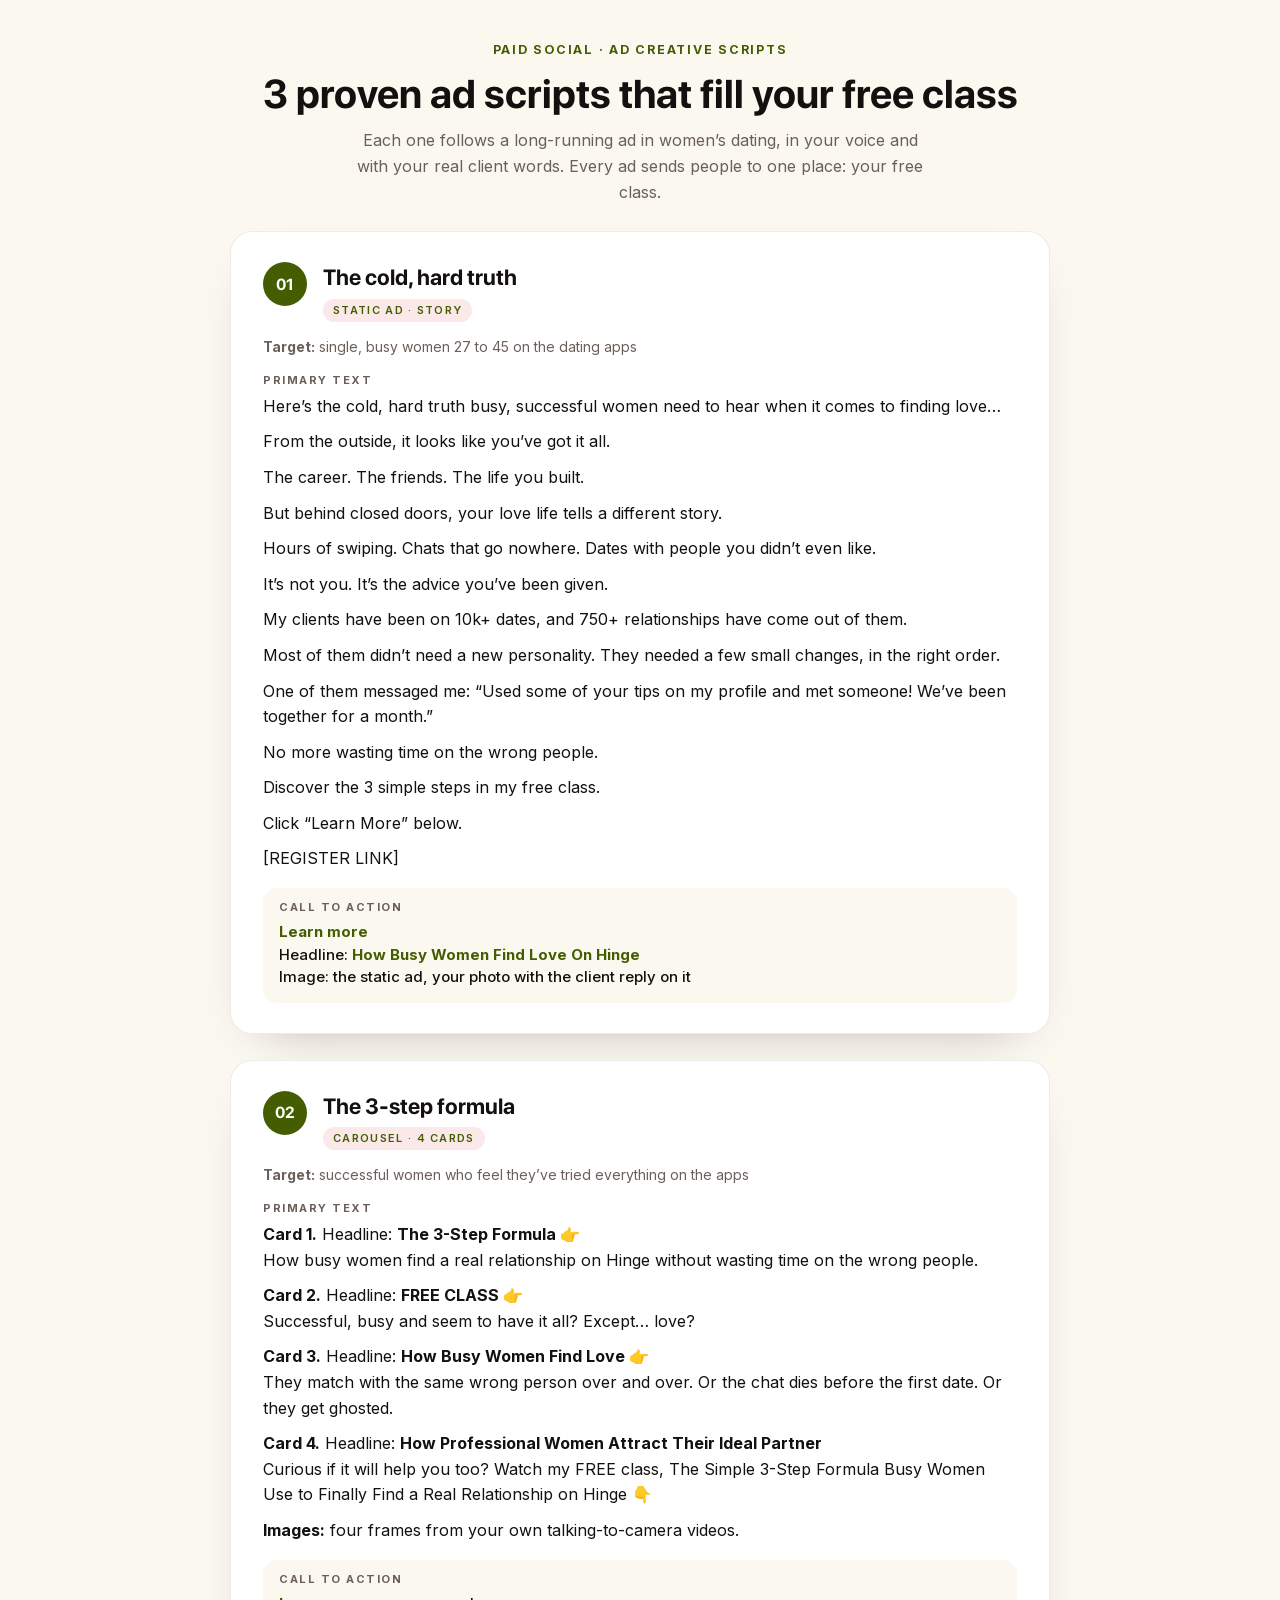
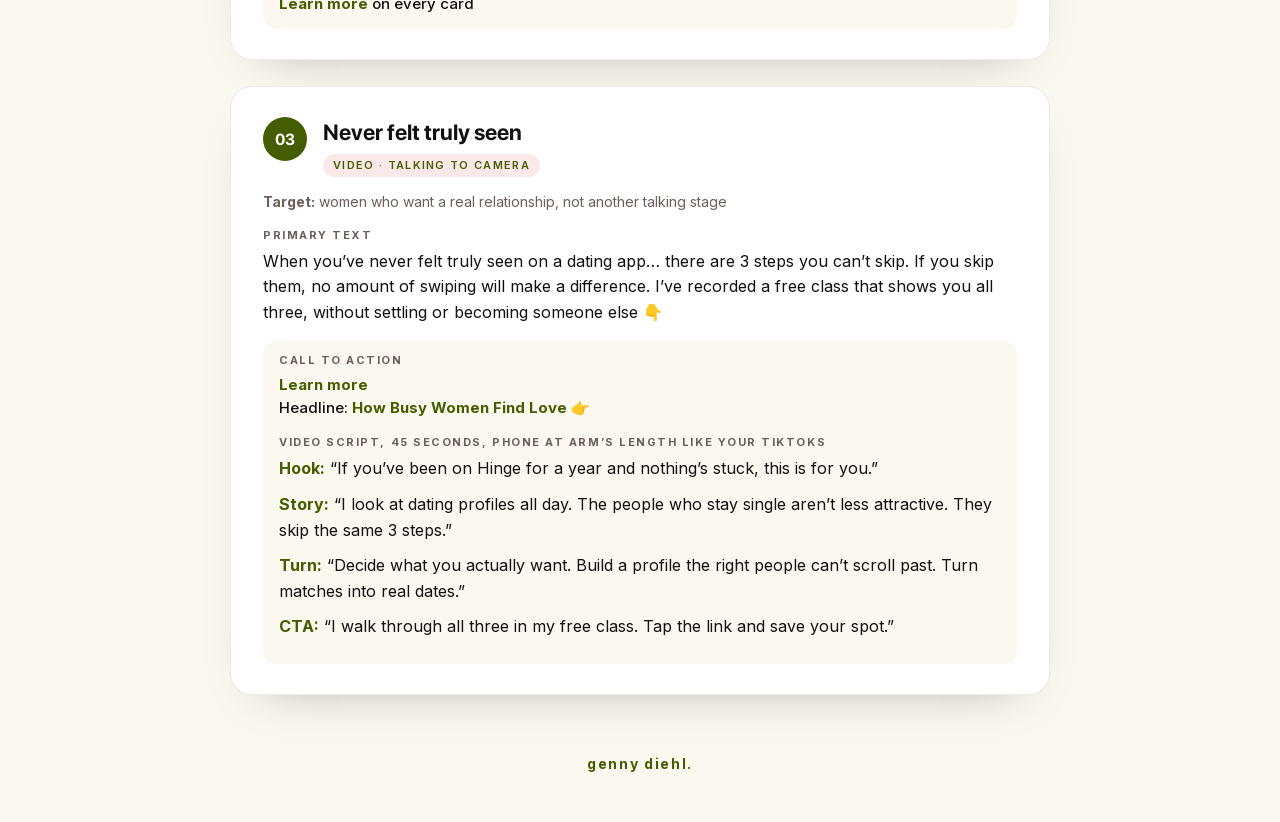
==== ad-scripts/index.html @ 25ac6978 "Genny Diehl webinar funnel pitch Co-Authored-By: Claude Opus 5.5 <noreply@anthropic.com>" ====
<!doctype html>
<html lang="en">
<head>
  <meta charset="utf-8" />
  <meta name="viewport" content="width=device-width, initial-scale=1" />
  <title>Ad scripts · Genny Diehl</title>
  <meta name="robots" content="noindex" />
  <link rel="icon" href="../assets/img/favicon.png" type="image/png" />
  <link rel="apple-touch-icon" href="../assets/img/apple-touch-icon.png" />
    <style>
  @font-face{font-family:"SFD";src:url(../assets/fonts/sfpro-bold.woff2) format("woff2");font-weight:700;font-display:swap}
  @font-face{font-family:"Inter";src:url(../assets/fonts/inter-normal.woff2) format("woff2");font-weight:100 900;font-display:swap}
  :root{--accent:#435d00;--accent-ink:#fff;--display:SFD,Inter,sans-serif;--ease:cubic-bezier(.2,.7,.2,1);--ink:#141010;--muted:#6b5f5a;--r:18px;--w:1120px}
  html,body{background:#fbf8ef;color:#141010;margin:0;font-family:Inter,system-ui,sans-serif;overflow-x:hidden}
  .sa__intro{text-align:center;padding:44px 16px 12px}
  .eyebrow{color:#435d00;font:700 .78rem/1 Inter,sans-serif;letter-spacing:.14em;text-transform:uppercase;margin:0}
  .sa__title{font:700 clamp(28px,5vw,40px)/1.1 SFD,Inter,sans-serif;margin:.4em 0 .3em}
  .sa__note{color:#6b5f5a;max-width:580px;margin:0 auto 14px;font:400 16px/1.6 Inter,sans-serif}
  .hint{text-align:center;color:#6b5f5a;font:400 14px/1.5 Inter;padding:0 16px}
  .brandfoot{text-align:center;padding:34px 16px 50px;font:700 14px Inter;letter-spacing:.12em}
  .brandfoot b{color:#435d00}
  
  .wrap{max-width:820px;margin:0 auto;padding:0 16px}
  .ad{background:#fff;border:1px solid rgba(20,16,16,.08);border-radius:22px;padding:30px 32px;margin:0 0 26px;box-shadow:0 20px 50px -34px rgba(20,16,16,.4)}
  .ad__head{display:flex;gap:16px;align-items:flex-start;margin-bottom:14px}
  .ad__num{flex:none;width:44px;height:44px;border-radius:50%;background:#435d00;color:#fff;display:grid;place-items:center;font:700 16px SFD,Inter}
  .ad__title{font:700 22px/1.25 SFD,Inter,sans-serif;margin:2px 0 6px}
  .ad__angle{display:inline-block;font:600 11px/1 Inter;letter-spacing:.12em;text-transform:uppercase;color:#435d00;background:#fbe9ea;border-radius:99px;padding:6px 10px}
  .ad__target{font:400 14px/1.5 Inter;color:#6b5f5a;margin:0 0 16px}
  .ad__label{font:700 11px/1 Inter;letter-spacing:.14em;text-transform:uppercase;color:#6b5f5a;margin:18px 0 8px}
  .ad__body p{margin:0 0 10px;font:400 16px/1.6 Inter;color:#141010}
  .ad__cta{margin-top:16px;padding:14px 16px;border-radius:14px;background:#fbf8ef;font:500 15px/1.5 Inter}
  .ad__cta b{color:#435d00}
  </style>
</head>
<body>
  <main class="page">
    <div class="sa__intro">
      <p class="eyebrow">Paid social · Ad creative scripts</p>
      <h1 class="sa__title">3 proven ad scripts that fill your free class</h1>
      <p class="sa__note">Each one follows a long-running ad in women&rsquo;s dating, in your voice and with your real client words. Every ad sends people to one place: your free class.</p>
    </div>
    <div class="wrap"><article class="ad"><div class="ad__head"><span class="ad__num">01</span><div><h2 class="ad__title">The cold, hard truth</h2><span class="ad__angle">Static ad &middot; story</span></div></div>
<p class="ad__target"><b>Target:</b> single, busy women 27 to 45 on the dating apps</p><p class="ad__label">Primary text</p><div class="ad__body"><p>Here&rsquo;s the cold, hard truth busy, successful women need to hear when it comes to finding love&hellip;</p><p>From the outside, it looks like you&rsquo;ve got it all.</p><p>The career. The friends. The life you built.</p><p>But behind closed doors, your love life tells a different story.</p><p>Hours of swiping. Chats that go nowhere. Dates with people you didn&rsquo;t even like.</p><p>It&rsquo;s not you. It&rsquo;s the advice you&rsquo;ve been given.</p><p>My clients have been on 10k+ dates, and 750+ relationships have come out of them.</p><p>Most of them didn&rsquo;t need a new personality. They needed a few small changes, in the right order.</p><p>One of them messaged me: &ldquo;Used some of your tips on my profile and met someone! We&rsquo;ve been together for a month.&rdquo;</p><p>No more wasting time on the wrong people.</p><p>Discover the 3 simple steps in my free class.</p><p>Click &ldquo;Learn More&rdquo; below.</p><p>[REGISTER LINK]</p></div><div class="ad__cta"><p class="ad__label" style="margin-top:0">Call to action</p><b>Learn more</b><br>Headline: <b>How Busy Women Find Love On Hinge</b><br>Image: the static ad, your photo with the client reply on it</div></article>
<article class="ad"><div class="ad__head"><span class="ad__num">02</span><div><h2 class="ad__title">The 3-step formula</h2><span class="ad__angle">Carousel &middot; 4 cards</span></div></div>
<p class="ad__target"><b>Target:</b> successful women who feel they&rsquo;ve tried everything on the apps</p><p class="ad__label">Primary text</p><div class="ad__body"><p><b>Card 1.</b> Headline: <b>The 3-Step Formula &#128073;</b><br>How busy women find a real relationship on Hinge without wasting time on the wrong people.</p><p><b>Card 2.</b> Headline: <b>FREE CLASS &#128073;</b><br>Successful, busy and seem to have it all? Except&hellip; love?</p><p><b>Card 3.</b> Headline: <b>How Busy Women Find Love &#128073;</b><br>They match with the same wrong person over and over. Or the chat dies before the first date. Or they get ghosted.</p><p><b>Card 4.</b> Headline: <b>How Professional Women Attract Their Ideal Partner</b><br>Curious if it will help you too? Watch my FREE class, The Simple 3-Step Formula Busy Women Use to Finally Find a Real Relationship on Hinge &#128071;</p><p><b>Images:</b> four frames from your own talking-to-camera videos.</p></div><div class="ad__cta"><p class="ad__label" style="margin-top:0">Call to action</p><b>Learn more</b> on every card</div></article>
<article class="ad"><div class="ad__head"><span class="ad__num">03</span><div><h2 class="ad__title">Never felt truly seen</h2><span class="ad__angle">Video &middot; talking to camera</span></div></div>
<p class="ad__target"><b>Target:</b> women who want a real relationship, not another talking stage</p><p class="ad__label">Primary text</p><div class="ad__body"><p>When you&rsquo;ve never felt truly seen on a dating app&hellip; there are 3 steps you can&rsquo;t skip. If you skip them, no amount of swiping will make a difference. I&rsquo;ve recorded a free class that shows you all three, without settling or becoming someone else &#128071;</p></div><div class="ad__cta"><p class="ad__label" style="margin-top:0">Call to action</p><b>Learn more</b><br>Headline: <b>How Busy Women Find Love &#128073;</b><p class="ad__label">Video script, 45 seconds, phone at arm&rsquo;s length like your TikToks</p><div class="ad__body"><p><b>Hook:</b> &ldquo;If you&rsquo;ve been on Hinge for a year and nothing&rsquo;s stuck, this is for you.&rdquo;</p><p><b>Story:</b> &ldquo;I look at dating profiles all day. The people who stay single aren&rsquo;t less attractive. They skip the same 3 steps.&rdquo;</p><p><b>Turn:</b> &ldquo;Decide what you actually want. Build a profile the right people can&rsquo;t scroll past. Turn matches into real dates.&rdquo;</p><p><b>CTA:</b> &ldquo;I walk through all three in my free class. Tap the link and save your spot.&rdquo;</p></div></div></article>
</div>
  </main>
  <footer class="brandfoot"><b>genny diehl.</b></footer>
</body>
</html>
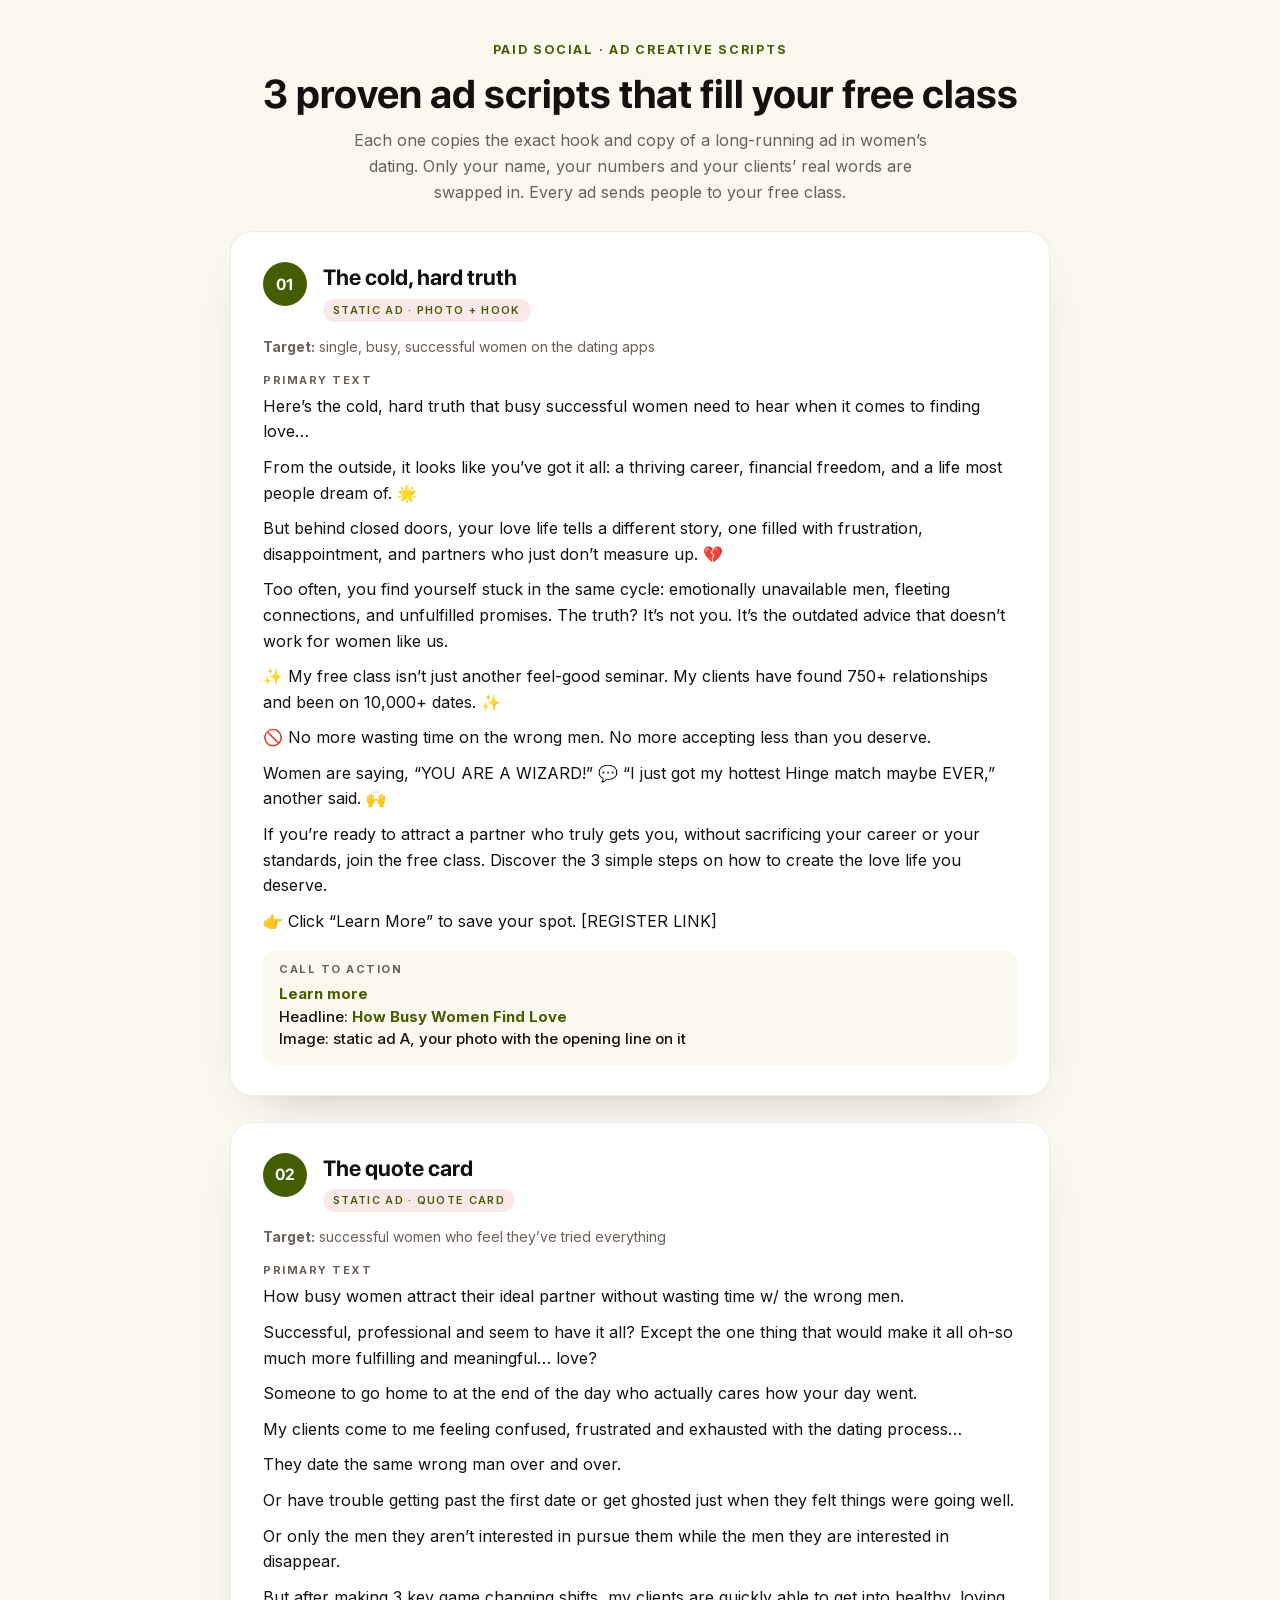
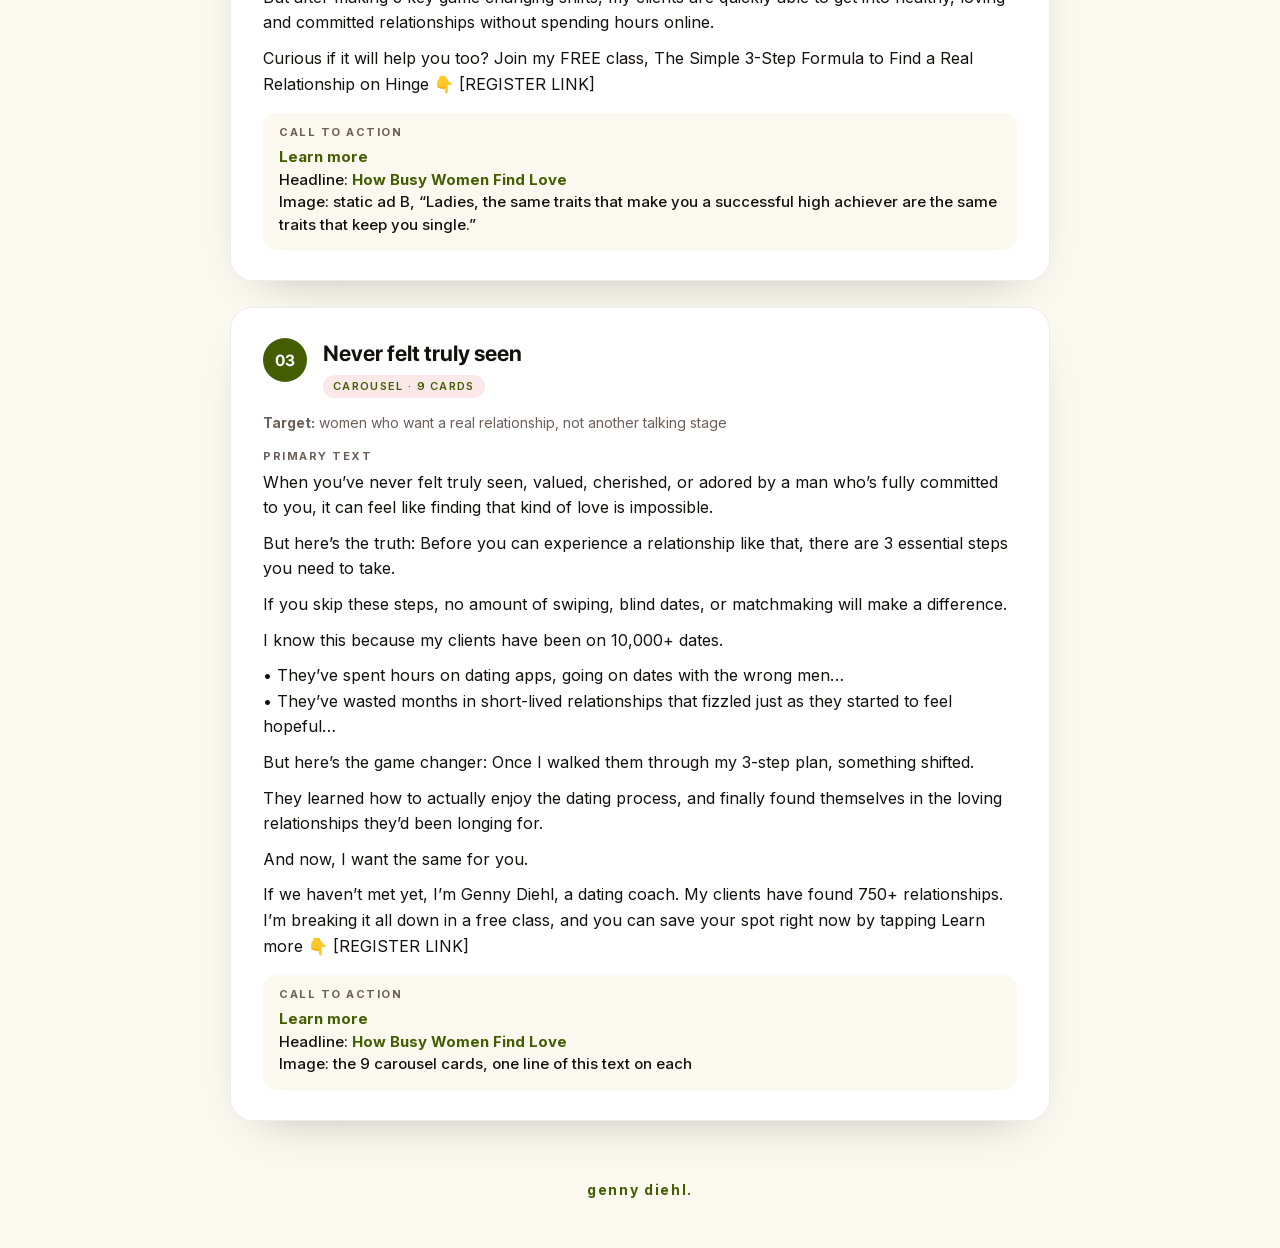
==== commit 93596b51: "Genny round 4: ads copied verbatim from Hilary Silver's longest-running ads, YouTube and webinar poi" ====
--- a/ad-scripts/index.html
+++ b/ad-scripts/index.html
@@ -38,14 +38,14 @@
     <div class="sa__intro">
       <p class="eyebrow">Paid social · Ad creative scripts</p>
       <h1 class="sa__title">3 proven ad scripts that fill your free class</h1>
-      <p class="sa__note">Each one follows a long-running ad in women&rsquo;s dating, in your voice and with your real client words. Every ad sends people to one place: your free class.</p>
+      <p class="sa__note">Each one copies the exact hook and copy of a long-running ad in women&rsquo;s dating. Only your name, your numbers and your clients&rsquo; real words are swapped in. Every ad sends people to your free class.</p>
     </div>
-    <div class="wrap"><article class="ad"><div class="ad__head"><span class="ad__num">01</span><div><h2 class="ad__title">The cold, hard truth</h2><span class="ad__angle">Static ad &middot; story</span></div></div>
-<p class="ad__target"><b>Target:</b> single, busy women 27 to 45 on the dating apps</p><p class="ad__label">Primary text</p><div class="ad__body"><p>Here&rsquo;s the cold, hard truth busy, successful women need to hear when it comes to finding love&hellip;</p><p>From the outside, it looks like you&rsquo;ve got it all.</p><p>The career. The friends. The life you built.</p><p>But behind closed doors, your love life tells a different story.</p><p>Hours of swiping. Chats that go nowhere. Dates with people you didn&rsquo;t even like.</p><p>It&rsquo;s not you. It&rsquo;s the advice you&rsquo;ve been given.</p><p>My clients have been on 10k+ dates, and 750+ relationships have come out of them.</p><p>Most of them didn&rsquo;t need a new personality. They needed a few small changes, in the right order.</p><p>One of them messaged me: &ldquo;Used some of your tips on my profile and met someone! We&rsquo;ve been together for a month.&rdquo;</p><p>No more wasting time on the wrong people.</p><p>Discover the 3 simple steps in my free class.</p><p>Click &ldquo;Learn More&rdquo; below.</p><p>[REGISTER LINK]</p></div><div class="ad__cta"><p class="ad__label" style="margin-top:0">Call to action</p><b>Learn more</b><br>Headline: <b>How Busy Women Find Love On Hinge</b><br>Image: the static ad, your photo with the client reply on it</div></article>
-<article class="ad"><div class="ad__head"><span class="ad__num">02</span><div><h2 class="ad__title">The 3-step formula</h2><span class="ad__angle">Carousel &middot; 4 cards</span></div></div>
-<p class="ad__target"><b>Target:</b> successful women who feel they&rsquo;ve tried everything on the apps</p><p class="ad__label">Primary text</p><div class="ad__body"><p><b>Card 1.</b> Headline: <b>The 3-Step Formula &#128073;</b><br>How busy women find a real relationship on Hinge without wasting time on the wrong people.</p><p><b>Card 2.</b> Headline: <b>FREE CLASS &#128073;</b><br>Successful, busy and seem to have it all? Except&hellip; love?</p><p><b>Card 3.</b> Headline: <b>How Busy Women Find Love &#128073;</b><br>They match with the same wrong person over and over. Or the chat dies before the first date. Or they get ghosted.</p><p><b>Card 4.</b> Headline: <b>How Professional Women Attract Their Ideal Partner</b><br>Curious if it will help you too? Watch my FREE class, The Simple 3-Step Formula Busy Women Use to Finally Find a Real Relationship on Hinge &#128071;</p><p><b>Images:</b> four frames from your own talking-to-camera videos.</p></div><div class="ad__cta"><p class="ad__label" style="margin-top:0">Call to action</p><b>Learn more</b> on every card</div></article>
-<article class="ad"><div class="ad__head"><span class="ad__num">03</span><div><h2 class="ad__title">Never felt truly seen</h2><span class="ad__angle">Video &middot; talking to camera</span></div></div>
-<p class="ad__target"><b>Target:</b> women who want a real relationship, not another talking stage</p><p class="ad__label">Primary text</p><div class="ad__body"><p>When you&rsquo;ve never felt truly seen on a dating app&hellip; there are 3 steps you can&rsquo;t skip. If you skip them, no amount of swiping will make a difference. I&rsquo;ve recorded a free class that shows you all three, without settling or becoming someone else &#128071;</p></div><div class="ad__cta"><p class="ad__label" style="margin-top:0">Call to action</p><b>Learn more</b><br>Headline: <b>How Busy Women Find Love &#128073;</b><p class="ad__label">Video script, 45 seconds, phone at arm&rsquo;s length like your TikToks</p><div class="ad__body"><p><b>Hook:</b> &ldquo;If you&rsquo;ve been on Hinge for a year and nothing&rsquo;s stuck, this is for you.&rdquo;</p><p><b>Story:</b> &ldquo;I look at dating profiles all day. The people who stay single aren&rsquo;t less attractive. They skip the same 3 steps.&rdquo;</p><p><b>Turn:</b> &ldquo;Decide what you actually want. Build a profile the right people can&rsquo;t scroll past. Turn matches into real dates.&rdquo;</p><p><b>CTA:</b> &ldquo;I walk through all three in my free class. Tap the link and save your spot.&rdquo;</p></div></div></article>
+    <div class="wrap"><article class="ad"><div class="ad__head"><span class="ad__num">01</span><div><h2 class="ad__title">The cold, hard truth</h2><span class="ad__angle">Static ad &middot; photo + hook</span></div></div>
+<p class="ad__target"><b>Target:</b> single, busy, successful women on the dating apps</p><p class="ad__label">Primary text</p><div class="ad__body"><p>Here&rsquo;s the cold, hard truth that busy successful women need to hear when it comes to finding love&hellip;</p><p>From the outside, it looks like you&rsquo;ve got it all: a thriving career, financial freedom, and a life most people dream of. &#127775;</p><p>But behind closed doors, your love life tells a different story, one filled with frustration, disappointment, and partners who just don&rsquo;t measure up. &#128148;</p><p>Too often, you find yourself stuck in the same cycle: emotionally unavailable men, fleeting connections, and unfulfilled promises. The truth? It&rsquo;s not you. It&rsquo;s the outdated advice that doesn&rsquo;t work for women like us.</p><p>&#10024; My free class isn&rsquo;t just another feel-good seminar. My clients have found 750+ relationships and been on 10,000+ dates. &#10024;</p><p>&#128683; No more wasting time on the wrong men. No more accepting less than you deserve.</p><p>Women are saying, &ldquo;YOU ARE A WIZARD!&rdquo; &#128172; &ldquo;I just got my hottest Hinge match maybe EVER,&rdquo; another said. &#128588;</p><p>If you&rsquo;re ready to attract a partner who truly gets you, without sacrificing your career or your standards, join the free class. Discover the 3 simple steps on how to create the love life you deserve.</p><p>&#128073; Click &ldquo;Learn More&rdquo; to save your spot. [REGISTER LINK]</p></div><div class="ad__cta"><p class="ad__label" style="margin-top:0">Call to action</p><b>Learn more</b><br>Headline: <b>How Busy Women Find Love</b><br>Image: static ad A, your photo with the opening line on it</div></article>
+<article class="ad"><div class="ad__head"><span class="ad__num">02</span><div><h2 class="ad__title">The quote card</h2><span class="ad__angle">Static ad &middot; quote card</span></div></div>
+<p class="ad__target"><b>Target:</b> successful women who feel they&rsquo;ve tried everything</p><p class="ad__label">Primary text</p><div class="ad__body"><p>How busy women attract their ideal partner without wasting time w/ the wrong men.</p><p>Successful, professional and seem to have it all? Except the one thing that would make it all oh-so much more fulfilling and meaningful&hellip; love?</p><p>Someone to go home to at the end of the day who actually cares how your day went.</p><p>My clients come to me feeling confused, frustrated and exhausted with the dating process&hellip;</p><p>They date the same wrong man over and over.</p><p>Or have trouble getting past the first date or get ghosted just when they felt things were going well.</p><p>Or only the men they aren&rsquo;t interested in pursue them while the men they are interested in disappear.</p><p>But after making 3 key game changing shifts, my clients are quickly able to get into healthy, loving and committed relationships without spending hours online.</p><p>Curious if it will help you too? Join my FREE class, The Simple 3-Step Formula to Find a Real Relationship on Hinge &#128071; [REGISTER LINK]</p></div><div class="ad__cta"><p class="ad__label" style="margin-top:0">Call to action</p><b>Learn more</b><br>Headline: <b>How Busy Women Find Love</b><br>Image: static ad B, &ldquo;Ladies, the same traits that make you a successful high achiever are the same traits that keep you single.&rdquo;</div></article>
+<article class="ad"><div class="ad__head"><span class="ad__num">03</span><div><h2 class="ad__title">Never felt truly seen</h2><span class="ad__angle">Carousel &middot; 9 cards</span></div></div>
+<p class="ad__target"><b>Target:</b> women who want a real relationship, not another talking stage</p><p class="ad__label">Primary text</p><div class="ad__body"><p>When you&rsquo;ve never felt truly seen, valued, cherished, or adored by a man who&rsquo;s fully committed to you, it can feel like finding that kind of love is impossible.</p><p>But here&rsquo;s the truth: Before you can experience a relationship like that, there are 3 essential steps you need to take.</p><p>If you skip these steps, no amount of swiping, blind dates, or matchmaking will make a difference.</p><p>I know this because my clients have been on 10,000+ dates.</p><p>&bull; They&rsquo;ve spent hours on dating apps, going on dates with the wrong men&hellip;<br>&bull; They&rsquo;ve wasted months in short-lived relationships that fizzled just as they started to feel hopeful&hellip;</p><p>But here&rsquo;s the game changer: Once I walked them through my 3-step plan, something shifted.</p><p>They learned how to actually enjoy the dating process, and finally found themselves in the loving relationships they&rsquo;d been longing for.</p><p>And now, I want the same for you.</p><p>If we haven&rsquo;t met yet, I&rsquo;m Genny Diehl, a dating coach. My clients have found 750+ relationships. I&rsquo;m breaking it all down in a free class, and you can save your spot right now by tapping Learn more &#128071; [REGISTER LINK]</p></div><div class="ad__cta"><p class="ad__label" style="margin-top:0">Call to action</p><b>Learn more</b><br>Headline: <b>How Busy Women Find Love</b><br>Image: the 9 carousel cards, one line of this text on each</div></article>
 </div>
   </main>
   <footer class="brandfoot"><b>genny diehl.</b></footer>
